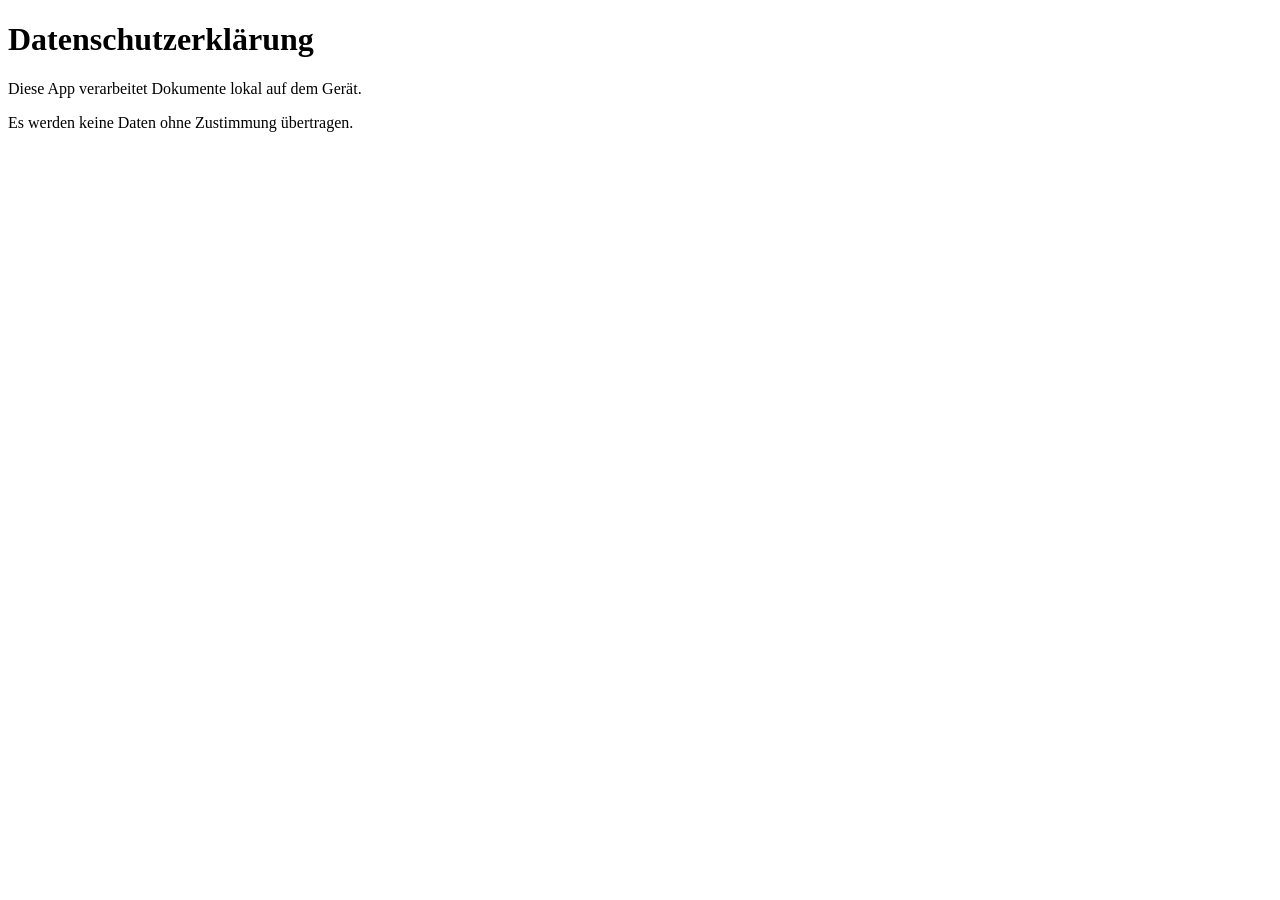
==== datenschutz.html @ 699d547e "Add initial datenschutz.html file" ====
<!DOCTYPE html>
<html lang="de">
<head>
  <meta charset="UTF-8">
  <title>Datenschutz</title>
</head>
<body>
  <h1>Datenschutzerklärung</h1>
  <p>Diese App verarbeitet Dokumente lokal auf dem Gerät.</p>
  <p>Es werden keine Daten ohne Zustimmung übertragen.</p>
</body>
</html>
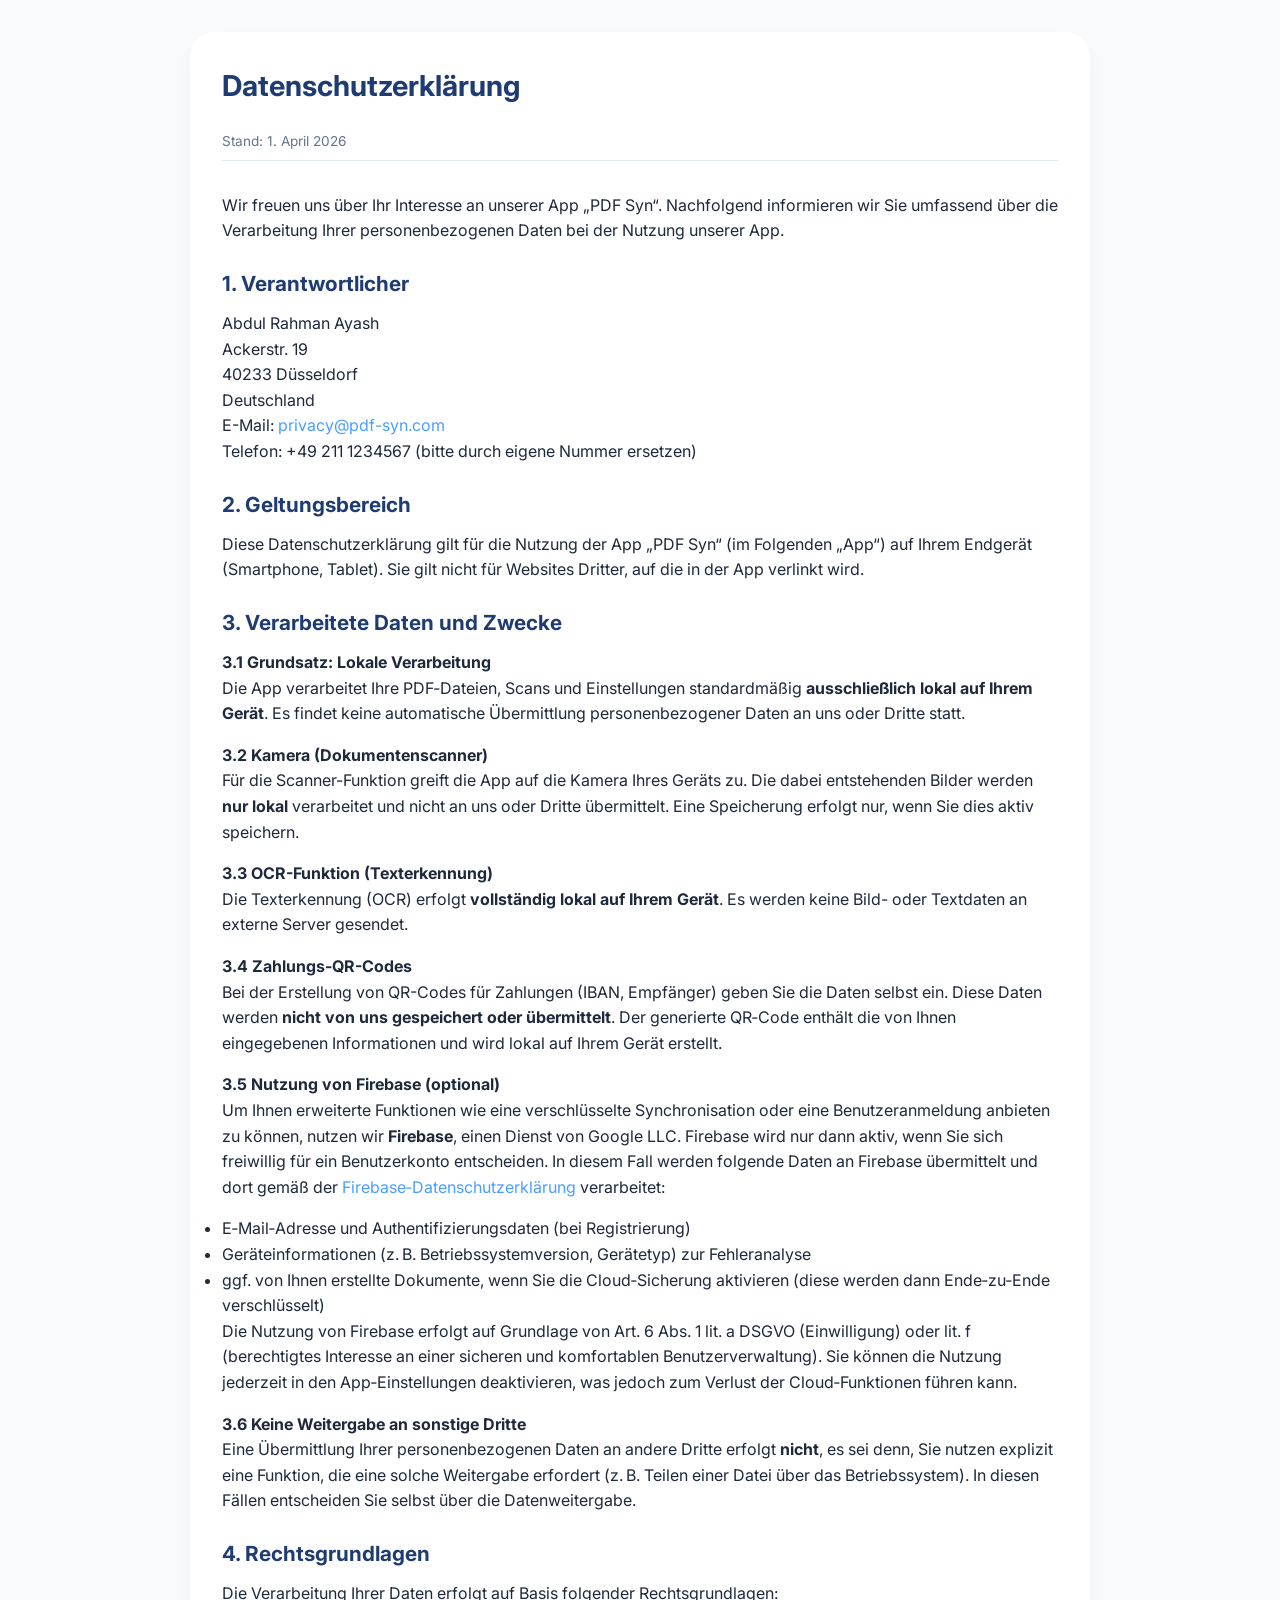
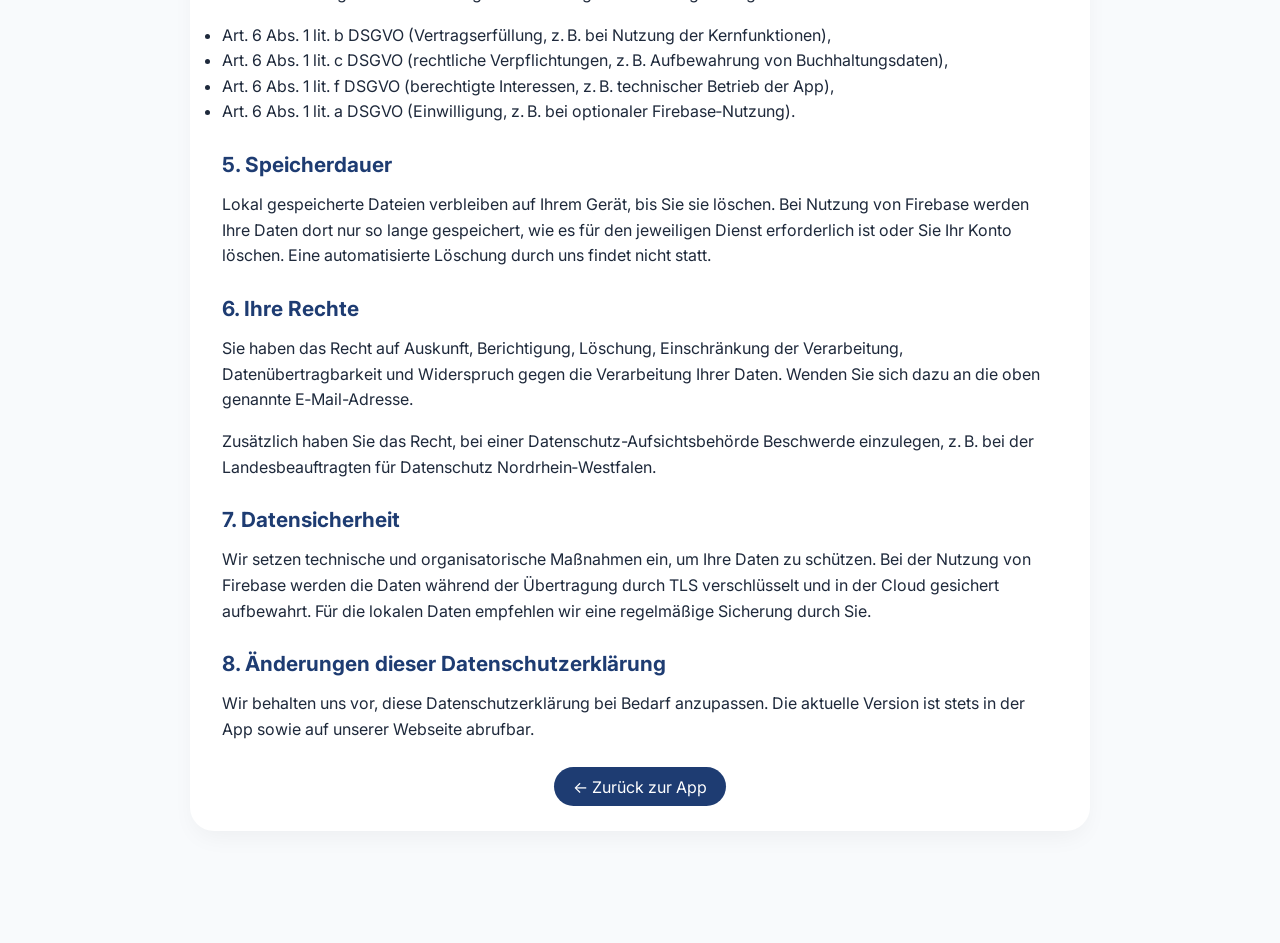
==== commit 72d63c39: "Update datenschutz.html with new content and styles" ====
--- a/datenschutz.html
+++ b/datenschutz.html
@@ -1,12 +1,92 @@
 <!DOCTYPE html>
-<html lang="de">
+<html lang="de" dir="ltr">
 <head>
-  <meta charset="UTF-8">
-  <title>Datenschutz</title>
+    <meta charset="UTF-8">
+    <meta name="viewport" content="width=device-width, initial-scale=1.0">
+    <title>Datenschutzerklärung | PDF Syn</title>
+    <link rel="stylesheet" href="style.css">
+    <link href="https://fonts.googleapis.com/css2?family=Inter:wght@400;500;600&display=swap" rel="stylesheet">
+    <style>
+        body { direction: ltr; text-align: left; background: #f8fafc; }
+        .legal-container { background: white; margin: 2rem auto; max-width: 900px; border-radius: 1.5rem; box-shadow: 0 10px 25px -5px rgba(0,0,0,0.05); padding: 2rem; }
+        h1, h2 { color: #1e3c72; }
+        h2 { margin-top: 1.8rem; }
+        p, li { line-height: 1.6; }
+        .last-updated { color: #64748b; font-size: 0.85rem; margin-bottom: 2rem; border-bottom: 1px solid #e2e8f0; padding-bottom: 0.5rem; }
+        a { color: #4a9eff; text-decoration: none; }
+        .back-link { margin-top: 2rem; text-align: center; }
+    </style>
 </head>
 <body>
-  <h1>Datenschutzerklärung</h1>
-  <p>Diese App verarbeitet Dokumente lokal auf dem Gerät.</p>
-  <p>Es werden keine Daten ohne Zustimmung übertragen.</p>
+    <div class="legal-container">
+        <h1>Datenschutzerklärung</h1>
+        <div class="last-updated">Stand: 1. April 2026</div>
+
+        <p>Wir freuen uns über Ihr Interesse an unserer App „PDF Syn“. Nachfolgend informieren wir Sie umfassend über die Verarbeitung Ihrer personenbezogenen Daten bei der Nutzung unserer App.</p>
+
+        <h2>1. Verantwortlicher</h2>
+        <p>
+            Abdul Rahman Ayash<br>
+            Ackerstr. 19<br>
+            40233 Düsseldorf<br>
+            Deutschland<br>
+            E-Mail: <a href="mailto:privacy@pdf-syn.com">privacy@pdf-syn.com</a><br>
+            Telefon: +49 211 1234567 (bitte durch eigene Nummer ersetzen)
+        </p>
+
+        <h2>2. Geltungsbereich</h2>
+        <p>Diese Datenschutzerklärung gilt für die Nutzung der App „PDF Syn“ (im Folgenden „App“) auf Ihrem Endgerät (Smartphone, Tablet). Sie gilt nicht für Websites Dritter, auf die in der App verlinkt wird.</p>
+
+        <h2>3. Verarbeitete Daten und Zwecke</h2>
+        <p><strong>3.1 Grundsatz: Lokale Verarbeitung</strong><br>
+        Die App verarbeitet Ihre PDF‑Dateien, Scans und Einstellungen standardmäßig <strong>ausschließlich lokal auf Ihrem Gerät</strong>. Es findet keine automatische Übermittlung personenbezogener Daten an uns oder Dritte statt.</p>
+
+        <p><strong>3.2 Kamera (Dokumentenscanner)</strong><br>
+        Für die Scanner-Funktion greift die App auf die Kamera Ihres Geräts zu. Die dabei entstehenden Bilder werden <strong>nur lokal</strong> verarbeitet und nicht an uns oder Dritte übermittelt. Eine Speicherung erfolgt nur, wenn Sie dies aktiv speichern.</p>
+
+        <p><strong>3.3 OCR-Funktion (Texterkennung)</strong><br>
+        Die Texterkennung (OCR) erfolgt <strong>vollständig lokal auf Ihrem Gerät</strong>. Es werden keine Bild- oder Textdaten an externe Server gesendet.</p>
+
+        <p><strong>3.4 Zahlungs-QR-Codes</strong><br>
+        Bei der Erstellung von QR-Codes für Zahlungen (IBAN, Empfänger) geben Sie die Daten selbst ein. Diese Daten werden <strong>nicht von uns gespeichert oder übermittelt</strong>. Der generierte QR‑Code enthält die von Ihnen eingegebenen Informationen und wird lokal auf Ihrem Gerät erstellt.</p>
+
+        <p><strong>3.5 Nutzung von Firebase (optional)</strong><br>
+        Um Ihnen erweiterte Funktionen wie eine verschlüsselte Synchronisation oder eine Benutzeranmeldung anbieten zu können, nutzen wir <strong>Firebase</strong>, einen Dienst von Google LLC. Firebase wird nur dann aktiv, wenn Sie sich freiwillig für ein Benutzerkonto entscheiden. In diesem Fall werden folgende Daten an Firebase übermittelt und dort gemäß der <a href="https://firebase.google.com/support/privacy" target="_blank" rel="noopener noreferrer">Firebase‑Datenschutzerklärung</a> verarbeitet:</p>
+        <ul>
+            <li>E‑Mail‑Adresse und Authentifizierungsdaten (bei Registrierung)</li>
+            <li>Geräteinformationen (z. B. Betriebssystemversion, Gerätetyp) zur Fehleranalyse</li>
+            <li>ggf. von Ihnen erstellte Dokumente, wenn Sie die Cloud‑Sicherung aktivieren (diese werden dann Ende‑zu‑Ende verschlüsselt)</li>
+        </ul>
+        <p>Die Nutzung von Firebase erfolgt auf Grundlage von Art. 6 Abs. 1 lit. a DSGVO (Einwilligung) oder lit. f (berechtigtes Interesse an einer sicheren und komfortablen Benutzerverwaltung). Sie können die Nutzung jederzeit in den App‑Einstellungen deaktivieren, was jedoch zum Verlust der Cloud‑Funktionen führen kann.</p>
+
+        <p><strong>3.6 Keine Weitergabe an sonstige Dritte</strong><br>
+        Eine Übermittlung Ihrer personenbezogenen Daten an andere Dritte erfolgt <strong>nicht</strong>, es sei denn, Sie nutzen explizit eine Funktion, die eine solche Weitergabe erfordert (z. B. Teilen einer Datei über das Betriebssystem). In diesen Fällen entscheiden Sie selbst über die Datenweitergabe.</p>
+
+        <h2>4. Rechtsgrundlagen</h2>
+        <p>Die Verarbeitung Ihrer Daten erfolgt auf Basis folgender Rechtsgrundlagen:</p>
+        <ul>
+            <li>Art. 6 Abs. 1 lit. b DSGVO (Vertragserfüllung, z. B. bei Nutzung der Kernfunktionen),</li>
+            <li>Art. 6 Abs. 1 lit. c DSGVO (rechtliche Verpflichtungen, z. B. Aufbewahrung von Buchhaltungsdaten),</li>
+            <li>Art. 6 Abs. 1 lit. f DSGVO (berechtigte Interessen, z. B. technischer Betrieb der App),</li>
+            <li>Art. 6 Abs. 1 lit. a DSGVO (Einwilligung, z. B. bei optionaler Firebase‑Nutzung).</li>
+        </ul>
+
+        <h2>5. Speicherdauer</h2>
+        <p>Lokal gespeicherte Dateien verbleiben auf Ihrem Gerät, bis Sie sie löschen. Bei Nutzung von Firebase werden Ihre Daten dort nur so lange gespeichert, wie es für den jeweiligen Dienst erforderlich ist oder Sie Ihr Konto löschen. Eine automatisierte Löschung durch uns findet nicht statt.</p>
+
+        <h2>6. Ihre Rechte</h2>
+        <p>Sie haben das Recht auf Auskunft, Berichtigung, Löschung, Einschränkung der Verarbeitung, Datenübertragbarkeit und Widerspruch gegen die Verarbeitung Ihrer Daten. Wenden Sie sich dazu an die oben genannte E‑Mail-Adresse.</p>
+        <p>Zusätzlich haben Sie das Recht, bei einer Datenschutz-Aufsichtsbehörde Beschwerde einzulegen, z. B. bei der Landesbeauftragten für Datenschutz Nordrhein‑Westfalen.</p>
+
+        <h2>7. Datensicherheit</h2>
+        <p>Wir setzen technische und organisatorische Maßnahmen ein, um Ihre Daten zu schützen. Bei der Nutzung von Firebase werden die Daten während der Übertragung durch TLS verschlüsselt und in der Cloud gesichert aufbewahrt. Für die lokalen Daten empfehlen wir eine regelmäßige Sicherung durch Sie.</p>
+
+        <h2>8. Änderungen dieser Datenschutzerklärung</h2>
+        <p>Wir behalten uns vor, diese Datenschutzerklärung bei Bedarf anzupassen. Die aktuelle Version ist stets in der App sowie auf unserer Webseite abrufbar.</p>
+
+        <div class="back-link">
+            <a href="index.html" style="background: #1e3c72; color: white; padding: 0.6rem 1.2rem; border-radius: 2rem; text-decoration: none;">← Zurück zur App</a>
+        </div>
+    </div>
 </body>
 </html>
--- a/style.css
+++ b/style.css
@@ -0,0 +1,196 @@
+/* style.css */
+:root {
+    --primary: #1e3c72;
+    --primary-dark: #0f2a4a;
+    --accent: #4a9eff;
+    --bg-light: #f8fafc;
+    --card-bg: #ffffff;
+    --text-dark: #1e293b;
+    --text-muted: #64748b;
+    --border-radius: 1.5rem;
+    --shadow: 0 10px 25px -5px rgba(0, 0, 0, 0.05), 0 8px 10px -6px rgba(0, 0, 0, 0.02);
+}
+
+* {
+    margin: 0;
+    padding: 0;
+    box-sizing: border-box;
+}
+
+body {
+    font-family: 'Inter', system-ui, -apple-system, 'Segoe UI', Roboto, 'Cairo', sans-serif;
+    background: var(--bg-light);
+    color: var(--text-dark);
+    line-height: 1.5;
+    padding-bottom: 80px; /* space for bottom nav */
+}
+
+.container {
+    max-width: 1200px;
+    margin: 0 auto;
+    padding: 1rem;
+}
+
+/* Header / Profile */
+.profile-card {
+    background: var(--card-bg);
+    border-radius: var(--border-radius);
+    padding: 1.5rem;
+    margin-bottom: 1.5rem;
+    box-shadow: var(--shadow);
+    display: flex;
+    align-items: center;
+    justify-content: space-between;
+    flex-wrap: wrap;
+}
+
+.profile-info h2 {
+    font-size: 1.5rem;
+    font-weight: 600;
+}
+
+.profile-info p {
+    color: var(--text-muted);
+}
+
+.stats-grid {
+    display: grid;
+    grid-template-columns: repeat(auto-fit, minmax(150px, 1fr));
+    gap: 1rem;
+    margin-bottom: 2rem;
+}
+
+.stat-card {
+    background: var(--card-bg);
+    border-radius: 1.25rem;
+    padding: 1rem;
+    text-align: center;
+    box-shadow: var(--shadow);
+    transition: transform 0.2s ease;
+}
+
+.stat-card:hover {
+    transform: translateY(-3px);
+}
+
+.stat-number {
+    font-size: 2rem;
+    font-weight: 700;
+    color: var(--primary);
+}
+
+.stat-label {
+    color: var(--text-muted);
+    font-size: 0.875rem;
+}
+
+/* Tools Grid */
+.tools-grid {
+    display: grid;
+    grid-template-columns: repeat(auto-fill, minmax(280px, 1fr));
+    gap: 1.25rem;
+    margin-top: 1rem;
+}
+
+.tool-card {
+    background: var(--card-bg);
+    border-radius: 1.25rem;
+    padding: 1.25rem;
+    box-shadow: var(--shadow);
+    transition: all 0.25s;
+    cursor: pointer;
+    border: 1px solid #eef2f6;
+}
+
+.tool-card:hover {
+    border-color: var(--accent);
+    box-shadow: 0 20px 25px -12px rgba(0, 0, 0, 0.1);
+}
+
+.tool-icon {
+    font-size: 2rem;
+    margin-bottom: 0.75rem;
+}
+
+.tool-card h3 {
+    font-size: 1.25rem;
+    margin-bottom: 0.5rem;
+}
+
+.tool-card p {
+    font-size: 0.875rem;
+    color: var(--text-muted);
+}
+
+/* Bottom Navigation */
+.bottom-nav {
+    position: fixed;
+    bottom: 0;
+    left: 0;
+    right: 0;
+    background: rgba(255, 255, 255, 0.9);
+    backdrop-filter: blur(12px);
+    display: flex;
+    justify-content: space-around;
+    align-items: center;
+    padding: 0.75rem 1rem;
+    border-top: 1px solid #e2e8f0;
+    z-index: 100;
+}
+
+.nav-item {
+    display: flex;
+    flex-direction: column;
+    align-items: center;
+    gap: 0.25rem;
+    color: var(--text-muted);
+    text-decoration: none;
+    font-size: 0.75rem;
+    transition: color 0.2s;
+}
+
+.nav-item i {
+    font-size: 1.5rem;
+}
+
+.nav-item.active, .nav-item:hover {
+    color: var(--accent);
+}
+
+/* Impressum & Datenschutz Pages */
+.legal-container {
+    max-width: 800px;
+    margin: 2rem auto;
+    background: white;
+    border-radius: var(--border-radius);
+    padding: 2rem;
+    box-shadow: var(--shadow);
+}
+
+.legal-container h1 {
+    font-size: 1.8rem;
+    margin-bottom: 1.5rem;
+    color: var(--primary);
+}
+
+.legal-container h2 {
+    margin: 1.5rem 0 0.75rem;
+    font-size: 1.3rem;
+}
+
+.legal-container p, .legal-container address {
+    margin-bottom: 1rem;
+    color: var(--text-dark);
+}
+
+/* Responsive */
+@media (max-width: 640px) {
+    .profile-card {
+        flex-direction: column;
+        text-align: center;
+        gap: 1rem;
+    }
+    .stats-grid {
+        grid-template-columns: repeat(2, 1fr);
+    }
+}
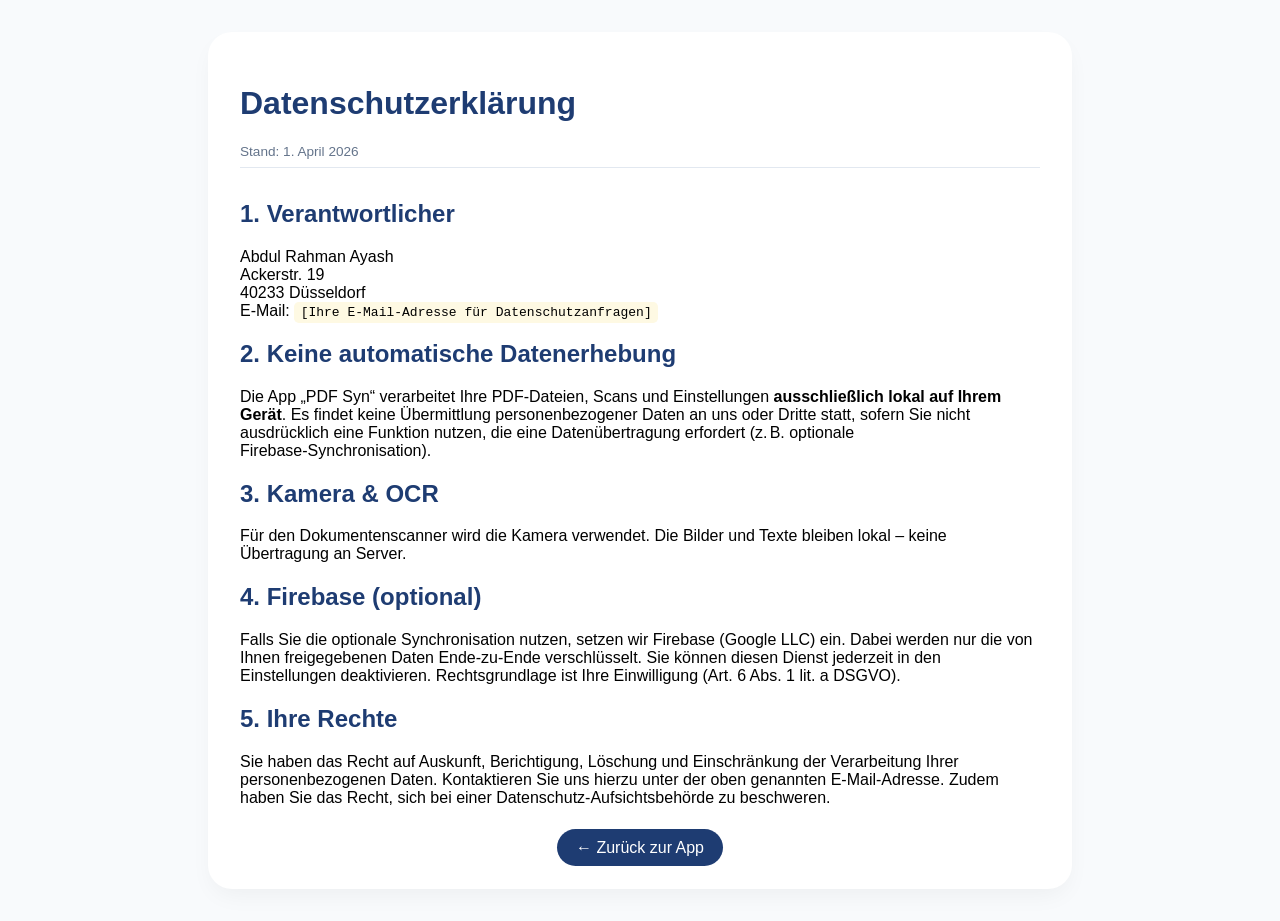
==== commit 0e2876cb: "Refactor datenschutz.html layout and styles" ====
--- a/datenschutz.html
+++ b/datenschutz.html
@@ -4,89 +4,44 @@
     <meta charset="UTF-8">
     <meta name="viewport" content="width=device-width, initial-scale=1.0">
     <title>Datenschutzerklärung | PDF Syn</title>
-    <link rel="stylesheet" href="style.css">
-    <link href="https://fonts.googleapis.com/css2?family=Inter:wght@400;500;600&display=swap" rel="stylesheet">
     <style>
-        body { direction: ltr; text-align: left; background: #f8fafc; }
-        .legal-container { background: white; margin: 2rem auto; max-width: 900px; border-radius: 1.5rem; box-shadow: 0 10px 25px -5px rgba(0,0,0,0.05); padding: 2rem; }
+        body { font-family: 'Inter', sans-serif; background: #f8fafc; margin: 0; padding: 2rem; direction: ltr; text-align: left; }
+        .container { max-width: 800px; margin: auto; background: white; border-radius: 1.5rem; padding: 2rem; box-shadow: 0 10px 25px -5px rgba(0,0,0,0.05); }
         h1, h2 { color: #1e3c72; }
-        h2 { margin-top: 1.8rem; }
-        p, li { line-height: 1.6; }
         .last-updated { color: #64748b; font-size: 0.85rem; margin-bottom: 2rem; border-bottom: 1px solid #e2e8f0; padding-bottom: 0.5rem; }
         a { color: #4a9eff; text-decoration: none; }
-        .back-link { margin-top: 2rem; text-align: center; }
+        .back { margin-top: 2rem; text-align: center; }
+        .placeholder { background: #fef9e3; padding: 0.2rem 0.4rem; border-radius: 0.3rem; font-family: monospace; }
     </style>
 </head>
 <body>
-    <div class="legal-container">
-        <h1>Datenschutzerklärung</h1>
-        <div class="last-updated">Stand: 1. April 2026</div>
+<div class="container">
+    <h1>Datenschutzerklärung</h1>
+    <div class="last-updated">Stand: 1. April 2026</div>
 
-        <p>Wir freuen uns über Ihr Interesse an unserer App „PDF Syn“. Nachfolgend informieren wir Sie umfassend über die Verarbeitung Ihrer personenbezogenen Daten bei der Nutzung unserer App.</p>
+    <h2>1. Verantwortlicher</h2>
+    <p>
+        Abdul Rahman Ayash<br>
+        Ackerstr. 19<br>
+        40233 Düsseldorf<br>
+        E-Mail: <span class="placeholder">[Ihre E-Mail-Adresse für Datenschutzanfragen]</span>
+    </p>
 
-        <h2>1. Verantwortlicher</h2>
-        <p>
-            Abdul Rahman Ayash<br>
-            Ackerstr. 19<br>
-            40233 Düsseldorf<br>
-            Deutschland<br>
-            E-Mail: <a href="mailto:privacy@pdf-syn.com">privacy@pdf-syn.com</a><br>
-            Telefon: +49 211 1234567 (bitte durch eigene Nummer ersetzen)
-        </p>
+    <h2>2. Keine automatische Datenerhebung</h2>
+    <p>Die App „PDF Syn“ verarbeitet Ihre PDF‑Dateien, Scans und Einstellungen <strong>ausschließlich lokal auf Ihrem Gerät</strong>. Es findet keine Übermittlung personenbezogener Daten an uns oder Dritte statt, sofern Sie nicht ausdrücklich eine Funktion nutzen, die eine Datenübertragung erfordert (z. B. optionale Firebase‑Synchronisation).</p>
 
-        <h2>2. Geltungsbereich</h2>
-        <p>Diese Datenschutzerklärung gilt für die Nutzung der App „PDF Syn“ (im Folgenden „App“) auf Ihrem Endgerät (Smartphone, Tablet). Sie gilt nicht für Websites Dritter, auf die in der App verlinkt wird.</p>
+    <h2>3. Kamera & OCR</h2>
+    <p>Für den Dokumentenscanner wird die Kamera verwendet. Die Bilder und Texte bleiben lokal – keine Übertragung an Server.</p>
 
-        <h2>3. Verarbeitete Daten und Zwecke</h2>
-        <p><strong>3.1 Grundsatz: Lokale Verarbeitung</strong><br>
-        Die App verarbeitet Ihre PDF‑Dateien, Scans und Einstellungen standardmäßig <strong>ausschließlich lokal auf Ihrem Gerät</strong>. Es findet keine automatische Übermittlung personenbezogener Daten an uns oder Dritte statt.</p>
+    <h2>4. Firebase (optional)</h2>
+    <p>Falls Sie die optionale Synchronisation nutzen, setzen wir Firebase (Google LLC) ein. Dabei werden nur die von Ihnen freigegebenen Daten Ende‑zu‑Ende verschlüsselt. Sie können diesen Dienst jederzeit in den Einstellungen deaktivieren. Rechtsgrundlage ist Ihre Einwilligung (Art. 6 Abs. 1 lit. a DSGVO).</p>
 
-        <p><strong>3.2 Kamera (Dokumentenscanner)</strong><br>
-        Für die Scanner-Funktion greift die App auf die Kamera Ihres Geräts zu. Die dabei entstehenden Bilder werden <strong>nur lokal</strong> verarbeitet und nicht an uns oder Dritte übermittelt. Eine Speicherung erfolgt nur, wenn Sie dies aktiv speichern.</p>
+    <h2>5. Ihre Rechte</h2>
+    <p>Sie haben das Recht auf Auskunft, Berichtigung, Löschung und Einschränkung der Verarbeitung Ihrer personenbezogenen Daten. Kontaktieren Sie uns hierzu unter der oben genannten E-Mail-Adresse. Zudem haben Sie das Recht, sich bei einer Datenschutz-Aufsichtsbehörde zu beschweren.</p>
 
-        <p><strong>3.3 OCR-Funktion (Texterkennung)</strong><br>
-        Die Texterkennung (OCR) erfolgt <strong>vollständig lokal auf Ihrem Gerät</strong>. Es werden keine Bild- oder Textdaten an externe Server gesendet.</p>
-
-        <p><strong>3.4 Zahlungs-QR-Codes</strong><br>
-        Bei der Erstellung von QR-Codes für Zahlungen (IBAN, Empfänger) geben Sie die Daten selbst ein. Diese Daten werden <strong>nicht von uns gespeichert oder übermittelt</strong>. Der generierte QR‑Code enthält die von Ihnen eingegebenen Informationen und wird lokal auf Ihrem Gerät erstellt.</p>
-
-        <p><strong>3.5 Nutzung von Firebase (optional)</strong><br>
-        Um Ihnen erweiterte Funktionen wie eine verschlüsselte Synchronisation oder eine Benutzeranmeldung anbieten zu können, nutzen wir <strong>Firebase</strong>, einen Dienst von Google LLC. Firebase wird nur dann aktiv, wenn Sie sich freiwillig für ein Benutzerkonto entscheiden. In diesem Fall werden folgende Daten an Firebase übermittelt und dort gemäß der <a href="https://firebase.google.com/support/privacy" target="_blank" rel="noopener noreferrer">Firebase‑Datenschutzerklärung</a> verarbeitet:</p>
-        <ul>
-            <li>E‑Mail‑Adresse und Authentifizierungsdaten (bei Registrierung)</li>
-            <li>Geräteinformationen (z. B. Betriebssystemversion, Gerätetyp) zur Fehleranalyse</li>
-            <li>ggf. von Ihnen erstellte Dokumente, wenn Sie die Cloud‑Sicherung aktivieren (diese werden dann Ende‑zu‑Ende verschlüsselt)</li>
-        </ul>
-        <p>Die Nutzung von Firebase erfolgt auf Grundlage von Art. 6 Abs. 1 lit. a DSGVO (Einwilligung) oder lit. f (berechtigtes Interesse an einer sicheren und komfortablen Benutzerverwaltung). Sie können die Nutzung jederzeit in den App‑Einstellungen deaktivieren, was jedoch zum Verlust der Cloud‑Funktionen führen kann.</p>
-
-        <p><strong>3.6 Keine Weitergabe an sonstige Dritte</strong><br>
-        Eine Übermittlung Ihrer personenbezogenen Daten an andere Dritte erfolgt <strong>nicht</strong>, es sei denn, Sie nutzen explizit eine Funktion, die eine solche Weitergabe erfordert (z. B. Teilen einer Datei über das Betriebssystem). In diesen Fällen entscheiden Sie selbst über die Datenweitergabe.</p>
-
-        <h2>4. Rechtsgrundlagen</h2>
-        <p>Die Verarbeitung Ihrer Daten erfolgt auf Basis folgender Rechtsgrundlagen:</p>
-        <ul>
-            <li>Art. 6 Abs. 1 lit. b DSGVO (Vertragserfüllung, z. B. bei Nutzung der Kernfunktionen),</li>
-            <li>Art. 6 Abs. 1 lit. c DSGVO (rechtliche Verpflichtungen, z. B. Aufbewahrung von Buchhaltungsdaten),</li>
-            <li>Art. 6 Abs. 1 lit. f DSGVO (berechtigte Interessen, z. B. technischer Betrieb der App),</li>
-            <li>Art. 6 Abs. 1 lit. a DSGVO (Einwilligung, z. B. bei optionaler Firebase‑Nutzung).</li>
-        </ul>
-
-        <h2>5. Speicherdauer</h2>
-        <p>Lokal gespeicherte Dateien verbleiben auf Ihrem Gerät, bis Sie sie löschen. Bei Nutzung von Firebase werden Ihre Daten dort nur so lange gespeichert, wie es für den jeweiligen Dienst erforderlich ist oder Sie Ihr Konto löschen. Eine automatisierte Löschung durch uns findet nicht statt.</p>
-
-        <h2>6. Ihre Rechte</h2>
-        <p>Sie haben das Recht auf Auskunft, Berichtigung, Löschung, Einschränkung der Verarbeitung, Datenübertragbarkeit und Widerspruch gegen die Verarbeitung Ihrer Daten. Wenden Sie sich dazu an die oben genannte E‑Mail-Adresse.</p>
-        <p>Zusätzlich haben Sie das Recht, bei einer Datenschutz-Aufsichtsbehörde Beschwerde einzulegen, z. B. bei der Landesbeauftragten für Datenschutz Nordrhein‑Westfalen.</p>
-
-        <h2>7. Datensicherheit</h2>
-        <p>Wir setzen technische und organisatorische Maßnahmen ein, um Ihre Daten zu schützen. Bei der Nutzung von Firebase werden die Daten während der Übertragung durch TLS verschlüsselt und in der Cloud gesichert aufbewahrt. Für die lokalen Daten empfehlen wir eine regelmäßige Sicherung durch Sie.</p>
-
-        <h2>8. Änderungen dieser Datenschutzerklärung</h2>
-        <p>Wir behalten uns vor, diese Datenschutzerklärung bei Bedarf anzupassen. Die aktuelle Version ist stets in der App sowie auf unserer Webseite abrufbar.</p>
-
-        <div class="back-link">
-            <a href="index.html" style="background: #1e3c72; color: white; padding: 0.6rem 1.2rem; border-radius: 2rem; text-decoration: none;">← Zurück zur App</a>
-        </div>
+    <div class="back">
+        <a href="index.html" style="background: #1e3c72; color: white; padding: 0.6rem 1.2rem; border-radius: 2rem; text-decoration: none;">← Zurück zur App</a>
     </div>
+</div>
 </body>
 </html>
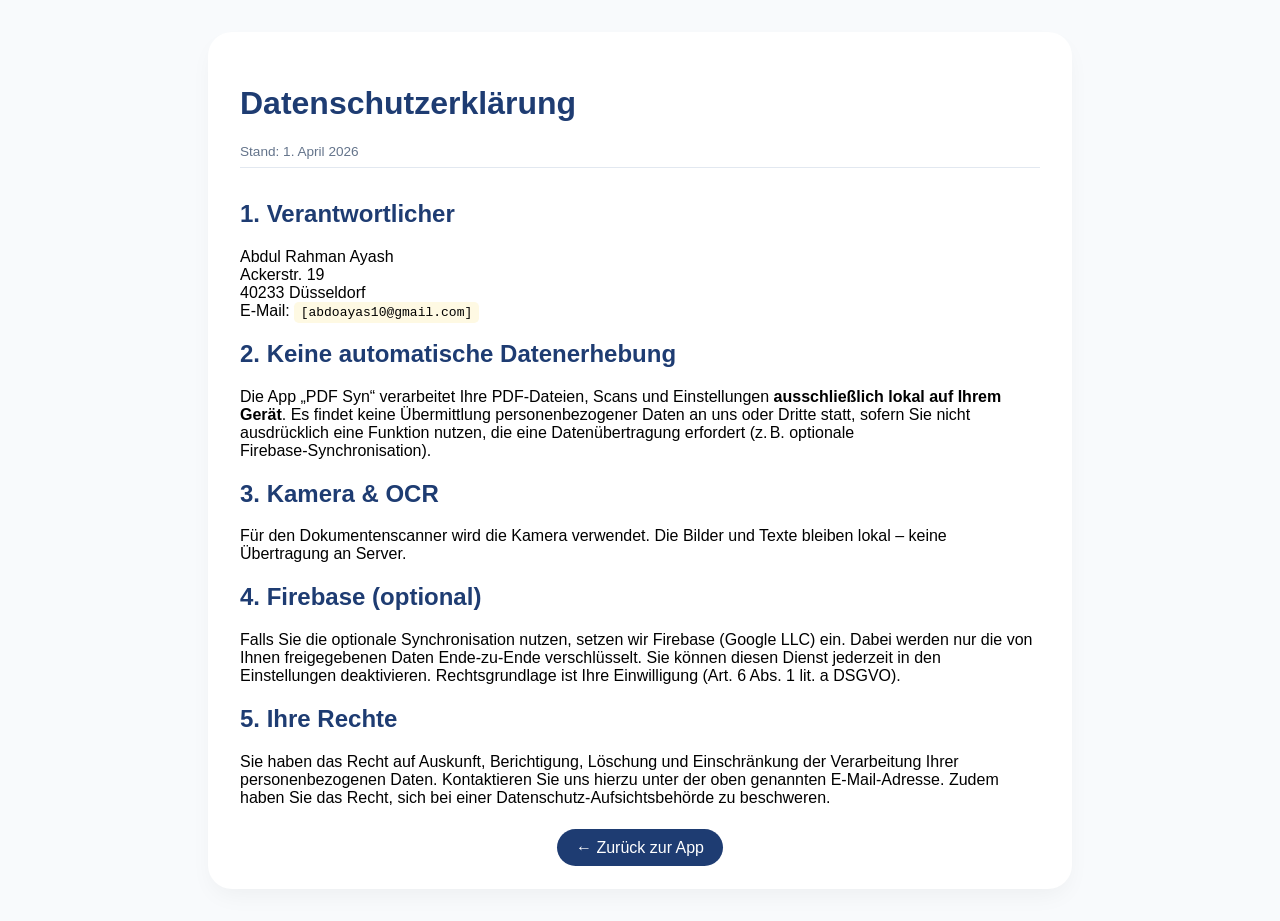
==== commit 5f77e87e: "Update datenschutz.html" ====
--- a/datenschutz.html
+++ b/datenschutz.html
@@ -24,7 +24,7 @@
         Abdul Rahman Ayash<br>
         Ackerstr. 19<br>
         40233 Düsseldorf<br>
-        E-Mail: <span class="placeholder">[Ihre E-Mail-Adresse für Datenschutzanfragen]</span>
+        E-Mail: <span class="placeholder">[abdoayas10@gmail.com]</span>
     </p>
 
     <h2>2. Keine automatische Datenerhebung</h2>
